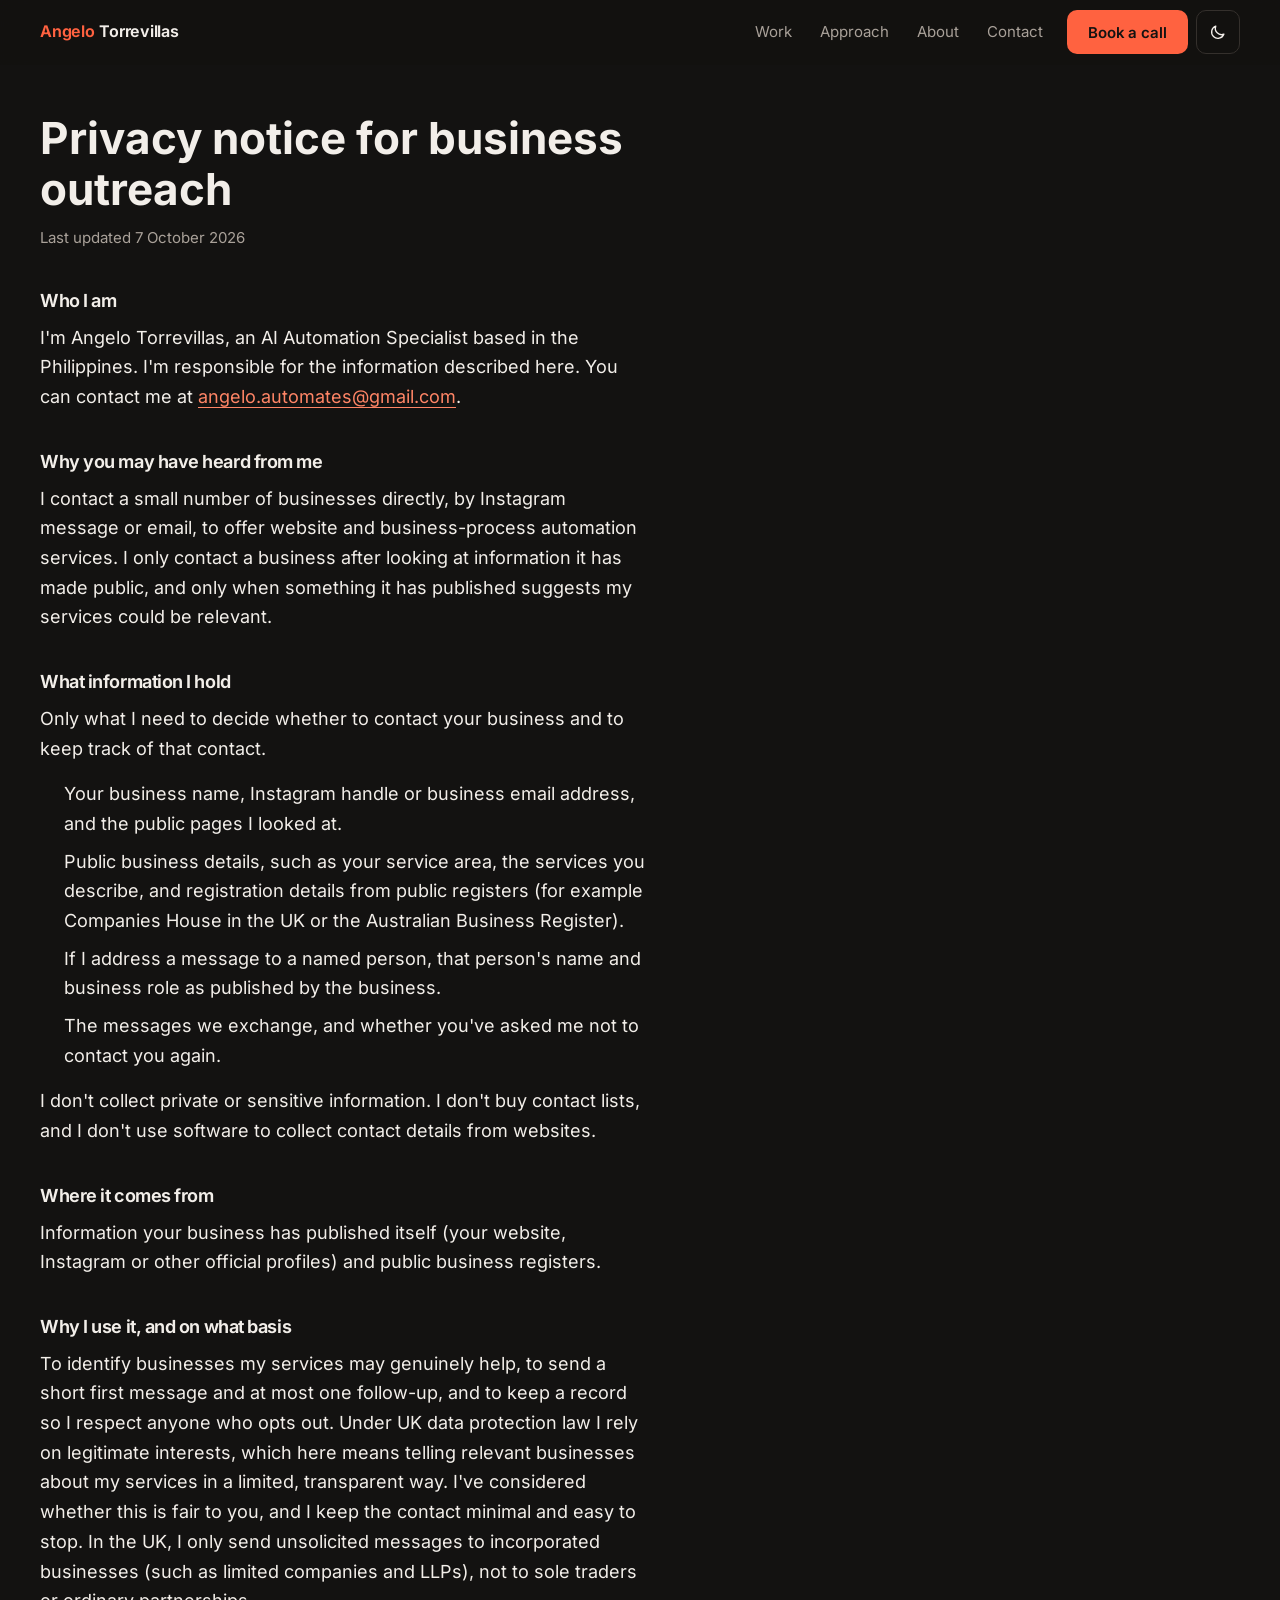
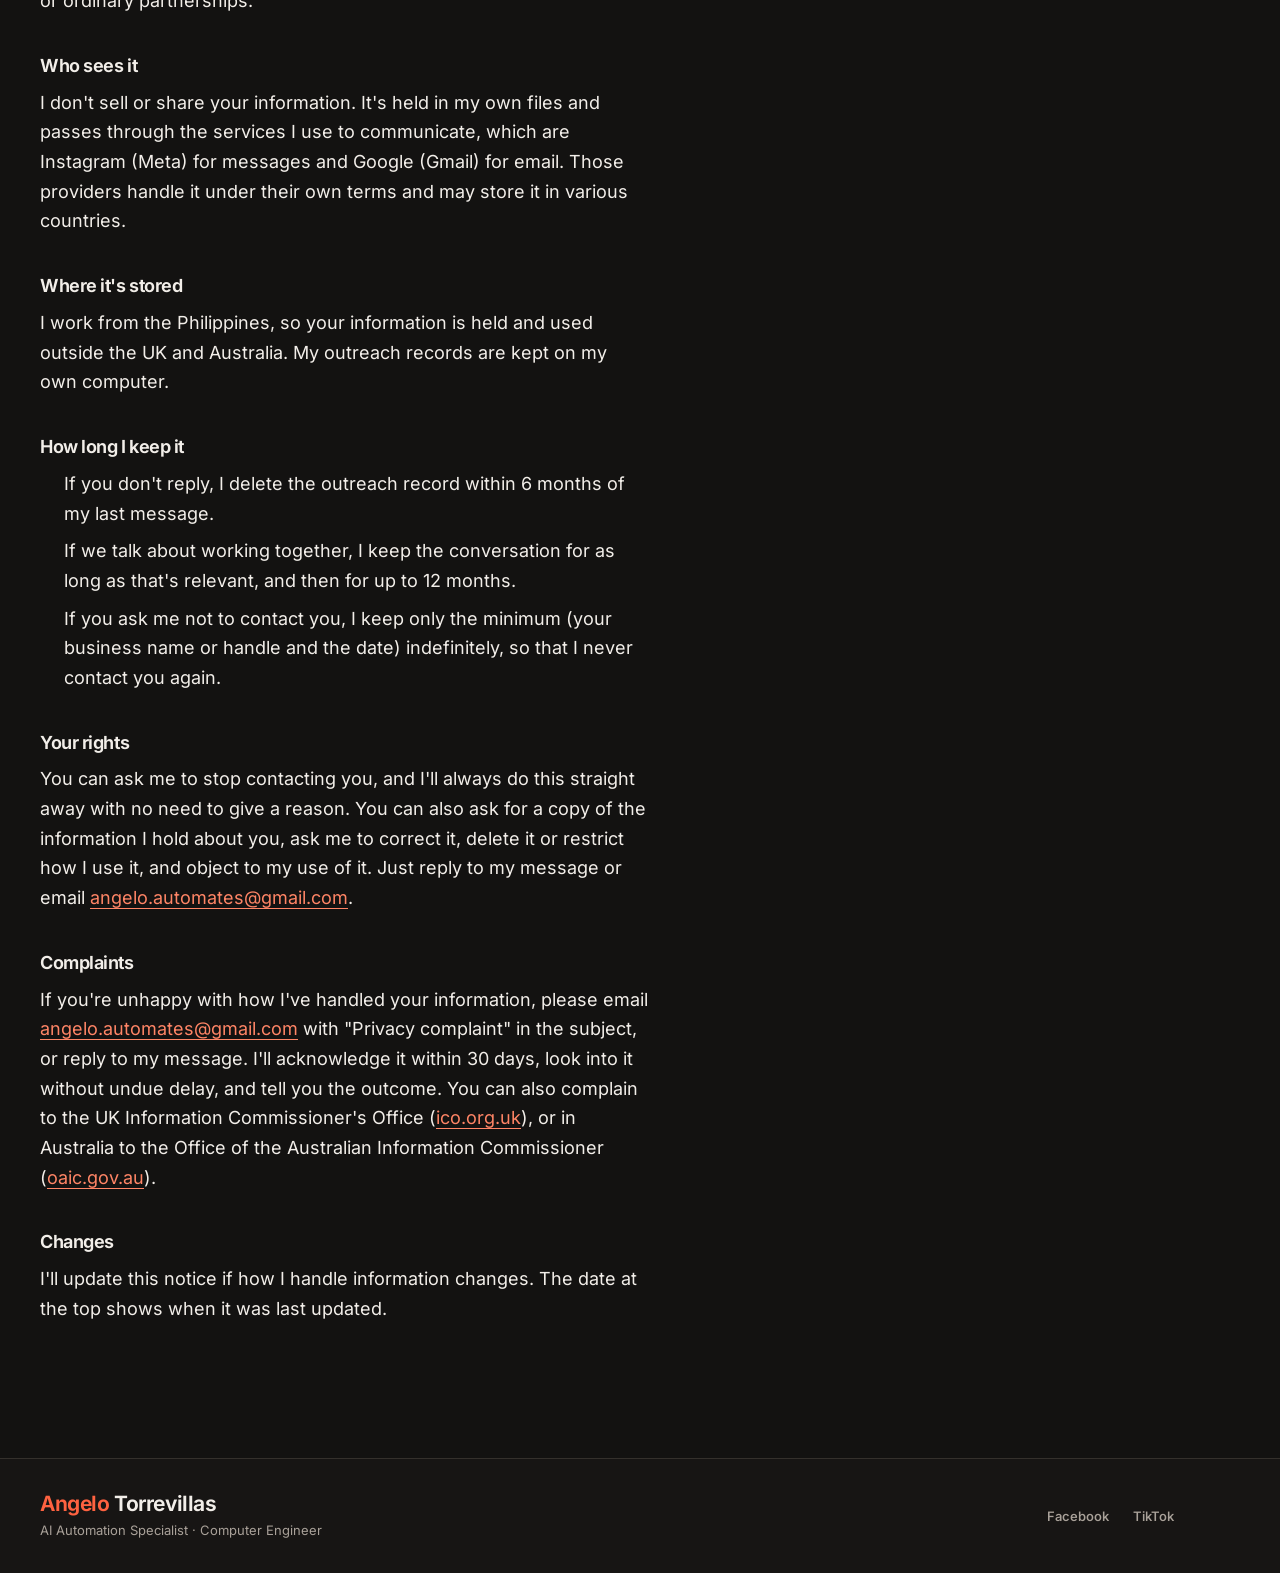
==== privacy.html @ 7132d5bd "feat: publish the business outreach privacy notice Adds privacy.html, the privacy notice linked from" ====
<!doctype html>
<html lang="en">
<head>
<meta charset="utf-8">
<meta name="viewport" content="width=device-width, initial-scale=1">
<title>Privacy Notice · Angelo Torrevillas</title>
<meta name="description" content="How Angelo Torrevillas handles business information when contacting businesses about website and business-process automation services.">
<link rel="canonical" href="https://torrevillas.tech/privacy.html">
<meta name="robots" content="index, follow">
<meta name="author" content="Angelo Torrevillas">
<meta name="theme-color" content="#131211">
<meta name="color-scheme" content="dark light">

<link rel="icon" href="assets/images/ui/favicon.svg" type="image/svg+xml">
<link rel="icon" href="assets/images/ui/favicon-32.png" sizes="32x32" type="image/png">
<link rel="apple-touch-icon" href="assets/images/ui/apple-touch-icon.png">

<link rel="preload" href="assets/fonts/inter-latin-var.woff2" as="font" type="font/woff2" crossorigin>
<link rel="stylesheet" href="css/site.css">
<script>(function(d){d.classList.add('js');try{if(localStorage.getItem('theme')==='light'){d.setAttribute('data-theme','light')}}catch(e){}})(document.documentElement)</script>
<style>
  .legal { padding-block: var(--s12) var(--section); }
  .legal-body { max-width: var(--measure); }
  .legal h1 { font-size: var(--fs-h2); line-height: 1.15; margin: 0 0 var(--s3); }
  .legal .legal-meta { color: var(--muted); font-size: var(--fs-body-sm); margin: 0 0 var(--s10); }
  .legal h2 { font-size: var(--fs-h3); margin: var(--s10) 0 var(--s3); }
  .legal p, .legal li { line-height: 1.65; }
  .legal p { margin: 0 0 var(--s4); }
  .legal ul { margin: 0 0 var(--s4); padding-left: var(--s6); }
  .legal li { margin-bottom: var(--s2); }
  .legal a { color: var(--accent-text); }
</style>
</head>
<body>
<a class="skip-link" href="#main">Skip to content</a>

<header class="site-header">
  <div class="wrap">
    <nav class="nav" aria-label="Primary">
      <a class="brand" href="/" aria-label="Angelo Torrevillas — home">
        <span class="brand-first">Angelo</span> Torrevillas
      </a>
      <div class="nav-right">
        <div class="nav-links" id="nav-links">
          <a href="/#work">Work</a>
          <a href="/#approach">Approach</a>
          <a href="/#about">About</a>
          <a href="/#contact">Contact</a>
          <a class="btn btn-primary nav-cta" href="/#book">Book a call</a>
        </div>
        <button class="icon-btn theme-toggle" type="button" aria-label="Switch to light theme">
          <svg class="i-moon" viewBox="0 0 20 20" aria-hidden="true"><path d="M16.5 12.5A7 7 0 0 1 7.5 3.5a7 7 0 1 0 9 9Z" fill="none" stroke="currentColor" stroke-width="1.5" stroke-linejoin="round"/></svg>
          <svg class="i-sun" viewBox="0 0 20 20" aria-hidden="true"><circle cx="10" cy="10" r="3.5" fill="none" stroke="currentColor" stroke-width="1.5"/><path d="M10 1.5v2M10 16.5v2M1.5 10h2M16.5 10h2M4 4l1.4 1.4M14.6 14.6 16 16M4 16l1.4-1.4M14.6 5.4 16 4" stroke="currentColor" stroke-width="1.5" stroke-linecap="round"/></svg>
        </button>
        <button class="icon-btn nav-toggle" type="button" aria-expanded="false" aria-controls="nav-links" aria-label="Menu">
          <svg class="i-open" viewBox="0 0 18 18" aria-hidden="true"><path d="M2 5h14M2 13h14" stroke="currentColor" stroke-width="1.6" stroke-linecap="round" fill="none"/></svg>
          <svg class="i-close" viewBox="0 0 18 18" aria-hidden="true"><path d="M4 4l10 10M14 4L4 14" stroke="currentColor" stroke-width="1.6" stroke-linecap="round" fill="none"/></svg>
        </button>
      </div>
    </nav>
  </div>
</header>

<main id="main" class="legal">
  <div class="wrap">
    <article class="legal-body">
      <h1>Privacy notice for business outreach</h1>
      <p class="legal-meta">Last updated 7 October 2026</p>

      <h2>Who I am</h2>
      <p>I'm Angelo Torrevillas, an AI Automation Specialist based in the Philippines. I'm responsible for the information described here. You can contact me at <a href="mailto:angelo.automates@gmail.com">angelo.automates@gmail.com</a>.</p>

      <h2>Why you may have heard from me</h2>
      <p>I contact a small number of businesses directly, by Instagram message or email, to offer website and business-process automation services. I only contact a business after looking at information it has made public, and only when something it has published suggests my services could be relevant.</p>

      <h2>What information I hold</h2>
      <p>Only what I need to decide whether to contact your business and to keep track of that contact.</p>
      <ul>
        <li>Your business name, Instagram handle or business email address, and the public pages I looked at.</li>
        <li>Public business details, such as your service area, the services you describe, and registration details from public registers (for example Companies House in the UK or the Australian Business Register).</li>
        <li>If I address a message to a named person, that person's name and business role as published by the business.</li>
        <li>The messages we exchange, and whether you've asked me not to contact you again.</li>
      </ul>
      <p>I don't collect private or sensitive information. I don't buy contact lists, and I don't use software to collect contact details from websites.</p>

      <h2>Where it comes from</h2>
      <p>Information your business has published itself (your website, Instagram or other official profiles) and public business registers.</p>

      <h2>Why I use it, and on what basis</h2>
      <p>To identify businesses my services may genuinely help, to send a short first message and at most one follow-up, and to keep a record so I respect anyone who opts out. Under UK data protection law I rely on legitimate interests, which here means telling relevant businesses about my services in a limited, transparent way. I've considered whether this is fair to you, and I keep the contact minimal and easy to stop. In the UK, I only send unsolicited messages to incorporated businesses (such as limited companies and LLPs), not to sole traders or ordinary partnerships.</p>

      <h2>Who sees it</h2>
      <p>I don't sell or share your information. It's held in my own files and passes through the services I use to communicate, which are Instagram (Meta) for messages and Google (Gmail) for email. Those providers handle it under their own terms and may store it in various countries.</p>

      <h2>Where it's stored</h2>
      <p>I work from the Philippines, so your information is held and used outside the UK and Australia. My outreach records are kept on my own computer.</p>

      <h2>How long I keep it</h2>
      <ul>
        <li>If you don't reply, I delete the outreach record within 6 months of my last message.</li>
        <li>If we talk about working together, I keep the conversation for as long as that's relevant, and then for up to 12 months.</li>
        <li>If you ask me not to contact you, I keep only the minimum (your business name or handle and the date) indefinitely, so that I never contact you again.</li>
      </ul>

      <h2>Your rights</h2>
      <p>You can ask me to stop contacting you, and I'll always do this straight away with no need to give a reason. You can also ask for a copy of the information I hold about you, ask me to correct it, delete it or restrict how I use it, and object to my use of it. Just reply to my message or email <a href="mailto:angelo.automates@gmail.com">angelo.automates@gmail.com</a>.</p>

      <h2>Complaints</h2>
      <p>If you're unhappy with how I've handled your information, please email <a href="mailto:angelo.automates@gmail.com?subject=Privacy%20complaint">angelo.automates@gmail.com</a> with "Privacy complaint" in the subject, or reply to my message. I'll acknowledge it within 30 days, look into it without undue delay, and tell you the outcome. You can also complain to the UK Information Commissioner's Office (<a href="https://ico.org.uk/" rel="noopener" target="_blank">ico.org.uk</a>), or in Australia to the Office of the Australian Information Commissioner (<a href="https://www.oaic.gov.au/" rel="noopener" target="_blank">oaic.gov.au</a>).</p>

      <h2>Changes</h2>
      <p>I'll update this notice if how I handle information changes. The date at the top shows when it was last updated.</p>
    </article>
  </div>
</main>

<footer class="site-footer">
  <div class="wrap">
    <div class="footer-sign">
      <div>
        <p class="footer-name"><span class="brand-first">Angelo</span> Torrevillas</p>
        <p class="footer-role">AI Automation Specialist · Computer Engineer</p>
      </div>
      <nav aria-label="Social">
        <ul class="footer-social">
          <li><a href="https://www.facebook.com/the1andYowli" rel="me noopener" target="_blank">Facebook</a></li>
          <li><a href="https://www.tiktok.com/@angeloautomates?is_from_webapp=1&amp;sender_device=pc" rel="me noopener" target="_blank">TikTok</a></li>
        </ul>
      </nav>
    </div>
  </div>
</footer>
<script>
// Theme toggle and mobile menu only (js/site.js expects homepage-only elements).
(() => {
  const root = document.documentElement;
  const header = document.querySelector('.site-header');
  const themeBtn = document.querySelector('.theme-toggle');
  const themeMeta = document.querySelector('meta[name="theme-color"]');
  const applyTheme = light => {
    if (light) root.setAttribute('data-theme', 'light'); else root.removeAttribute('data-theme');
    themeBtn.setAttribute('aria-label', light ? 'Switch to dark theme' : 'Switch to light theme');
    themeMeta.setAttribute('content', light ? '#FAF8F6' : '#131211');
  };
  applyTheme(root.getAttribute('data-theme') === 'light');
  themeBtn.addEventListener('click', () => {
    const light = root.getAttribute('data-theme') !== 'light';
    applyTheme(light);
    try { localStorage.setItem('theme', light ? 'light' : 'dark'); } catch (e) {}
  });
  const toggle = document.querySelector('.nav-toggle');
  const links = document.getElementById('nav-links');
  const setMenu = open => { toggle.setAttribute('aria-expanded', String(open)); links.classList.toggle('is-open', open); };
  toggle.addEventListener('click', () => setMenu(toggle.getAttribute('aria-expanded') !== 'true'));
  document.addEventListener('keydown', e => {
    if (e.key === 'Escape' && toggle.getAttribute('aria-expanded') === 'true') { setMenu(false); toggle.focus(); }
  });
  document.addEventListener('click', e => { if (!header.contains(e.target)) setMenu(false); });
})();
</script>
</body>
</html>
---- css/site.css ----
/* =========================================================
   Angelo Torrevillas — portfolio (V2.3)
   One stylesheet. Tokens first, then layout, then components.
   Dark is the default theme; [data-theme="light"] is the alternate.
   ========================================================= */

@font-face {
  font-family: "Inter";
  src: url("../assets/fonts/inter-latin-var.woff2") format("woff2");
  font-weight: 400 700;
  font-style: normal;
  font-display: swap;
}

/* Metric-matched fallback so the swap to Inter doesn't shift layout */
@font-face {
  font-family: "Inter Fallback";
  src: local("Arial");
  size-adjust: 107%;
  ascent-override: 90%;
  descent-override: 22.4%;
  line-gap-override: 0%;
}

/* ---------- Tokens: dark (default) ---------- */
:root {
  color-scheme: dark;

  --bg: #131211;
  --bg-band: #171514;
  --surface: #1C1A18;
  --surface-2: #24211F;
  --text: #F2EEE9;
  --muted: #A9A199;
  --line: #34302C;
  --line-strong: #4A4540;

  --accent: #FF6240;          /* brand coral */
  --accent-text: #FF8566;     /* coral for small text on dark (≈6:1) */
  --accent-soft: #2E1B15;
  --btn-bg: #FF6240;
  --btn-text: #131211;        /* ≈5.7:1 on coral */

  --ok: #8CCBA9;   --ok-soft: #17271E;
  --warn: #E9BC6B; --warn-soft: #2B2213;
  --info: #9FB9DB; --info-soft: #182230;

  --font: "Inter", "Inter Fallback", system-ui, -apple-system, "Segoe UI", sans-serif;

  --fs-display: clamp(2.5rem, 1.6rem + 4vw, 4.5rem);
  --fs-h2: clamp(1.875rem, 1.4rem + 2vw, 2.75rem);
  --fs-h3: 1.125rem;
  --fs-body: 1.125rem;
  --fs-body-sm: 0.9375rem;
  --fs-label: 0.8125rem;
  --fs-caption: 0.75rem;
  --fs-ui: 0.9375rem;

  --s1: 0.25rem; --s2: 0.5rem; --s3: 0.75rem; --s4: 1rem; --s5: 1.25rem;
  --s6: 1.5rem; --s8: 2rem; --s10: 2.5rem; --s12: 3rem; --s16: 4rem;
  --section: clamp(4.5rem, 3rem + 5.5vw, 7.5rem);
  --gutter: clamp(1rem, 0.5rem + 2.5vw, 2.5rem);
  --max: 76rem;
  --measure: 38rem;

  --r-sm: 6px;
  --r-md: 10px;
  --r-lg: 12px;

  --ease: cubic-bezier(0.2, 0.8, 0.2, 1);
  --ease-spring: cubic-bezier(0.2, 0.8, 0.2, 1);
  --t-press: 100ms;
  --t-hover: 150ms;
  --t-reveal: 500ms;

  /* hero diagram */
  --d-node: #1F1D1B;
  --d-edge: #3E3935;
  --d-text: #CFC8C0;
  --d-lit-fill: #2E1B15;
}

@supports (transition-timing-function: linear(0, 1)) {
  :root { --ease-spring: linear(0, 0.157 4.1%, 0.477 10.4%, 0.721 17%, 0.861 23.3%, 0.94 30%, 0.978 37.5%, 0.995 47%, 1); }
}

/* ---------- Tokens: light (alternate) ---------- */
:root[data-theme="light"] {
  color-scheme: light;
  --bg: #FAF8F6;
  --bg-band: #F3F0EC;
  --surface: #FFFFFF;
  --surface-2: #F3F0EC;
  --text: #1F1D1B;
  --muted: #5E5A56;
  --line: #E6E0DA;
  --line-strong: #D0C8C0;
  --accent-text: #B53A12;
  --accent-soft: #FFF1EC;
  --btn-bg: #C8421A;
  --btn-text: #FFFFFF;
  --ok: #2F6B4F;   --ok-soft: #E8F2EC;
  --warn: #8A5A0B; --warn-soft: #FBF1DE;
  --info: #3D5A80; --info-soft: #EAF0F7;
  --d-node: #FFFFFF;
  --d-edge: #D0C8C0;
  --d-text: #3A3632;
  --d-lit-fill: #FFF1EC;
}

/* ---------- Base ---------- */
*, *::before, *::after { box-sizing: border-box; }
* { margin: 0; }
html { -webkit-text-size-adjust: 100%; text-size-adjust: 100%; scroll-padding-top: 5rem; }
@media (prefers-reduced-motion: no-preference) { html { scroll-behavior: smooth; } }
body {
  font-family: var(--font);
  font-size: var(--fs-body);
  line-height: 1.6;
  color: var(--text);
  background: var(--bg);
  -webkit-font-smoothing: antialiased;
  font-optical-sizing: auto;
}
html.dialog-open { overflow: hidden; }
img, svg { display: block; max-width: 100%; height: auto; }
a { color: inherit; text-underline-offset: 0.2em; text-decoration-thickness: 1px; }
a:hover { text-decoration-color: var(--accent); }
ul, ol { padding: 0; list-style: none; }
button { font: inherit; color: inherit; }
strong, b { font-weight: 600; }
code { font-family: ui-monospace, SFMono-Regular, Menlo, Consolas, monospace; font-size: 0.86em; padding: 0.1em 0.35em; border-radius: 5px; background: var(--surface-2); white-space: nowrap; }
:focus-visible { outline: 2px solid var(--accent); outline-offset: 3px; border-radius: 4px; }

.skip-link {
  position: absolute; left: var(--s4); top: -100px; z-index: 100;
  padding: var(--s3) var(--s4); background: var(--text); color: var(--bg);
  border-radius: var(--r-sm); font-size: var(--fs-ui); font-weight: 600; text-decoration: none;
}
.skip-link:focus { top: var(--s4); }
.visually-hidden { position: absolute !important; width: 1px; height: 1px; padding: 0; margin: -1px; overflow: hidden; clip: rect(0 0 0 0); white-space: nowrap; border: 0; }
.wrap { width: 100%; max-width: calc(var(--max) + 2 * var(--gutter)); margin-inline: auto; padding-inline: var(--gutter); }

/* ---------- Type roles ---------- */
.display { font-size: var(--fs-display); line-height: 1.02; letter-spacing: -0.035em; font-weight: 650; }
h2 { font-size: var(--fs-h2); line-height: 1.1; letter-spacing: -0.025em; font-weight: 650; }
h3 { font-size: var(--fs-h3); line-height: 1.3; letter-spacing: -0.01em; font-weight: 600; }
.eyebrow {
  display: inline-flex; align-items: center; gap: var(--s3);
  font-size: var(--fs-label); line-height: 1.4; letter-spacing: 0.14em; text-transform: uppercase;
  font-weight: 600; color: var(--accent-text);
}
.eyebrow::before { content: ""; width: 1.25rem; height: 1px; background: currentColor; }
.lede { font-size: clamp(1.125rem, 1rem + 0.45vw, 1.3125rem); line-height: 1.55; letter-spacing: -0.01em; color: var(--muted); max-width: var(--measure); }
figcaption, .caption { font-size: var(--fs-caption); line-height: 1.5; letter-spacing: 0.01em; color: var(--muted); }
p + p { margin-top: var(--s4); }

/* ---------- Buttons ---------- */
.btn {
  display: inline-flex; align-items: center; justify-content: center; gap: var(--s2);
  min-height: 44px; padding: 0 var(--s5);
  border-radius: var(--r-md); border: 1px solid transparent;
  font-size: var(--fs-ui); font-weight: 600; letter-spacing: -0.005em; line-height: 1;
  text-decoration: none; cursor: pointer; white-space: nowrap;
  transition: transform var(--t-press) var(--ease), background-color var(--t-hover) var(--ease), border-color var(--t-hover) var(--ease), color var(--t-hover) var(--ease);
  -webkit-tap-highlight-color: transparent; touch-action: manipulation;
}
.btn:active { transform: scale(0.97); }
.btn-primary { background: var(--btn-bg); color: var(--btn-text); }
.btn-primary:hover { background: color-mix(in srgb, var(--btn-bg) 88%, var(--text)); }
.btn-ghost { border-color: var(--line-strong); color: var(--text); background: transparent; }
.btn-ghost:hover { border-color: var(--text); }
.btn svg { width: 1em; height: 1em; flex: none; }

/* ---------- Header ---------- */
.site-header {
  position: sticky; top: 0; z-index: 50;
  background: color-mix(in srgb, var(--bg) 82%, transparent);
  -webkit-backdrop-filter: saturate(150%) blur(14px);
  backdrop-filter: saturate(150%) blur(14px);
  border-bottom: 1px solid transparent;
  transition: border-color var(--t-hover) var(--ease);
}
.site-header.is-scrolled { border-bottom-color: var(--line); }
@media (prefers-reduced-transparency: reduce) { .site-header { background: var(--bg); -webkit-backdrop-filter: none; backdrop-filter: none; } }
.nav { position: relative; display: flex; align-items: center; justify-content: space-between; gap: var(--s4); min-height: 4rem; }
.brand { display: inline-flex; align-items: center; gap: 0.3em; font-weight: 650; letter-spacing: -0.015em; text-decoration: none; font-size: 1rem; min-height: 44px; white-space: nowrap; color: var(--text); }
/* Two-tone name (navbar + footer): first name in the accent, surname in the text colour.
   Light theme uses the deeper coral, as .hero-accent does, so small text keeps AA contrast. */
.brand-first { color: var(--accent); }
:root[data-theme="light"] .brand-first { color: var(--btn-bg); }
.nav-right { display: flex; align-items: center; gap: var(--s2); }
.nav-links { display: flex; align-items: center; gap: var(--s1); }
.nav-links a { display: inline-flex; align-items: center; min-height: 44px; padding: 0 var(--s3); font-size: var(--fs-ui); color: var(--muted); text-decoration: none; border-radius: var(--r-sm); transition: color var(--t-hover) var(--ease); }
.nav-links a:hover { color: var(--text); }
.nav-links a.nav-cta { margin-left: var(--s2); color: var(--btn-text); padding: 0 var(--s5); border-radius: var(--r-md); }
.icon-btn {
  display: inline-flex; align-items: center; justify-content: center;
  width: 44px; height: 44px; border: 1px solid var(--line); border-radius: var(--r-md);
  background: transparent; cursor: pointer; color: var(--text);
  transition: border-color var(--t-hover) var(--ease), transform var(--t-press) var(--ease);
}
.icon-btn:hover { border-color: var(--line-strong); }
.icon-btn:active { transform: scale(0.94); }
.icon-btn svg { width: 18px; height: 18px; }
.theme-toggle { display: none; }
.js .theme-toggle { display: inline-flex; }
.theme-toggle .i-sun { display: none; }
:root[data-theme="light"] .theme-toggle .i-sun { display: block; }
:root[data-theme="light"] .theme-toggle .i-moon { display: none; }
.nav-toggle { display: none; }
.nav-toggle .i-close { display: none; }
.nav-toggle[aria-expanded="true"] .i-open { display: none; }
.nav-toggle[aria-expanded="true"] .i-close { display: block; }

@media (max-width: 47.99rem) {
  .js .nav-toggle { display: inline-flex; }
  .js .nav-links {
    position: absolute; top: 100%; left: calc(-1 * var(--gutter)); right: calc(-1 * var(--gutter));
    flex-direction: column; align-items: stretch; gap: 0;
    padding: var(--s2) var(--gutter) var(--s6);
    background: var(--bg); border-bottom: 1px solid var(--line);
    opacity: 0; transform: translateY(-6px); visibility: hidden;
    transition: opacity 180ms var(--ease), transform 180ms var(--ease), visibility 0s linear 180ms;
  }
  .js .nav-links.is-open { opacity: 1; transform: none; visibility: visible; transition: opacity 180ms var(--ease), transform 180ms var(--ease), visibility 0s; }
  .js .nav-links a { min-height: 52px; font-size: 1.0625rem; color: var(--text); border-bottom: 1px solid var(--line); border-radius: 0; padding: 0; }
  .js .nav-links a.nav-cta { margin: var(--s5) 0 0; border-bottom: 0; border-radius: var(--r-md); justify-content: center; color: var(--btn-text); min-height: 48px; }
  html:not(.js) .nav { flex-wrap: wrap; padding-block: var(--s2); }
  html:not(.js) .nav-links { flex-wrap: wrap; }
}

/* ---------- Sections ---------- */
section { padding-block: var(--section); }
.band { background: var(--bg-band); border-block: 1px solid var(--line); }
.section-head { max-width: 46rem; margin-bottom: var(--s10); }
.section-head h2 { margin-top: var(--s4); }
.section-head .lede { margin-top: var(--s4); }

/* ---------- Hero ---------- */
.hero { padding-block: clamp(2.5rem, 1.5rem + 5vw, 6rem) clamp(3.5rem, 2rem + 5vw, 6rem); }
.hero-grid { display: grid; gap: var(--s10); grid-template-columns: 1fr; align-items: center; }
@media (min-width: 60rem) { .hero-grid { grid-template-columns: minmax(0, 1.12fr) minmax(0, 1fr); gap: var(--s12); } }
.hero h1 { margin-top: var(--s5); }
.hero h1.display { font-size: clamp(2.125rem, 1.1rem + 3.7vw, 3.875rem); }
@media (min-width: 60rem) { .hero h1.display { font-size: min(3.875rem, 4.6vw); } }   /* two columns: keep each sentence on one line */
.hero-line { display: block; text-wrap: balance; }
/* The one accented word: brand coral, italic (synthesized from the upright variable font) */
.hero-accent { font-style: italic; color: var(--accent); padding-right: 0.06em; }
:root[data-theme="light"] .hero-accent { color: var(--btn-bg); }
.hero .lede { margin-top: var(--s6); color: var(--text); }
.hero-actions { display: flex; flex-wrap: wrap; gap: var(--s3); margin-top: var(--s8); }
.stack-chips { display: flex; flex-wrap: wrap; gap: var(--s2); margin-top: var(--s8); }
.stack-chips li { font-size: var(--fs-caption); letter-spacing: 0.02em; padding: 0.3rem 0.6rem; border: 1px solid var(--line); border-radius: var(--r-sm); color: var(--muted); }
.hero-figure { border: 1px solid var(--line); border-radius: var(--r-lg); background: var(--surface); padding: clamp(1rem, 0.5rem + 1.5vw, 1.5rem); }
.hero-figure figcaption { margin-top: var(--s4); padding-top: var(--s4); border-top: 1px solid var(--line); }
.hero-figure figcaption strong { color: var(--text); font-weight: 600; }

/* Hero workflow diagram (inline SVG process map)
   Default = the complete map, lit and static (no JS, reduced motion, or JS failure).
   .is-live (set by js/site.js) dims it; .is-on lights each step as the loop reaches it and
   .is-current marks the step in progress. The No branch is dashed and labelled, so the
   two decision paths never rely on colour alone. */
.wf { width: 100%; height: auto; font-family: var(--font); }
.wf .edge { fill: none; stroke: var(--d-edge); stroke-width: 1.5; }
.wf .edge-lit { fill: none; stroke: var(--accent); stroke-width: 1.75; stroke-dasharray: 1; stroke-dashoffset: 0; }
.wf .dash { stroke-dasharray: 5 4; }
.wf .arrow { fill: var(--accent); }
.wf .node rect, .wf .node polygon { fill: var(--d-lit-fill); stroke: var(--accent); stroke-width: 1.25; }
.wf .node.alt rect { stroke-dasharray: 5 4; }
.wf .node text { fill: var(--text); font-size: 15px; font-weight: 500; text-anchor: middle; dominant-baseline: central; }
.wf .lbl { fill: var(--accent-text); font-size: 12.5px; font-weight: 600; text-anchor: middle; }

.wf.is-live .node rect, .wf.is-live .node polygon { fill: var(--d-node); stroke: var(--d-edge); transition: fill 600ms var(--ease), stroke 600ms var(--ease), stroke-width 300ms var(--ease); }
.wf.is-live .node text { fill: var(--d-text); transition: fill 600ms var(--ease); }
.wf.is-live .arrow { fill: var(--d-edge); transition: fill 600ms var(--ease); }
.wf.is-live .lbl { fill: var(--muted); transition: fill 600ms var(--ease); }
/* switching off fades the line out, then resets the draw, so the loop never "rewinds" */
.wf.is-live .edge-lit { opacity: 0; stroke-dashoffset: 1; transition: opacity 600ms var(--ease), stroke-dashoffset 0s 600ms; }
.wf.is-live .edge-lit.dash { stroke-dashoffset: 0; transition: opacity 600ms var(--ease); }
.wf.is-live .node.is-on rect, .wf.is-live .node.is-on polygon { fill: var(--d-lit-fill); stroke: var(--accent); transition-duration: 350ms; }
.wf.is-live .node.is-on text { fill: var(--text); transition-duration: 350ms; }
.wf.is-live .node.is-current rect, .wf.is-live .node.is-current polygon { fill: color-mix(in srgb, var(--accent) 20%, var(--d-node)); stroke-width: 2; }
.wf.is-live .edge-lit.is-on { opacity: 1; stroke-dashoffset: 0; transition: stroke-dashoffset 450ms linear, opacity 0s; }
.wf.is-live .edge-lit.dash.is-on { transition: opacity 450ms var(--ease); }
.wf.is-live .arrow.is-on { fill: var(--accent); transition: fill 150ms linear 380ms; }
.wf.is-live .lbl.is-on { fill: var(--accent-text); transition-duration: 350ms; }
/* ---------- Ticker: warm band under the hero, drifting left to right ----------
   Two identical lists; the track moves by exactly one list width (-50% → 0), so the
   loop point is invisible. Each list is at least one viewport wide, so no gap opens
   on wide screens. The copy is aria-hidden; reduced motion gets one static list. */
.ticker {
  overflow: hidden;
  background: linear-gradient(90deg, color-mix(in srgb, var(--accent) 16%, var(--bg)), color-mix(in srgb, var(--accent) 26%, var(--bg)));
  border-block: 1px solid color-mix(in srgb, var(--accent) 34%, var(--line));
}
.ticker-track { display: flex; width: max-content; }
.ticker-list { display: flex; flex: none; align-items: center; justify-content: space-around; min-width: 100vw; padding-block: var(--s4); }
.ticker-list li {
  display: inline-flex; align-items: center; gap: var(--s6); padding-right: var(--s6); white-space: nowrap;
  font-size: var(--fs-label); font-weight: 650; letter-spacing: 0.12em; text-transform: uppercase; line-height: 1.4; color: var(--text);
}
.ticker-list li::before { content: ""; width: 6px; height: 6px; border-radius: 2px; background: var(--accent); flex: none; }
@media (prefers-reduced-motion: no-preference) {
  .ticker-track { animation: ticker-ltr 70s linear infinite; }
  .ticker:hover .ticker-track { animation-play-state: paused; }
}
@media (prefers-reduced-motion: reduce) {
  .ticker-copy { display: none; }
  .ticker-track { width: auto; }
  .ticker-list { flex-wrap: wrap; justify-content: center; min-width: 0; width: 100%; row-gap: var(--s2); padding-inline: var(--gutter); }
}
@keyframes ticker-ltr { from { transform: translateX(-50%); } to { transform: translateX(0); } }


/* ---------- Chips / pills ---------- */
.chips { display: flex; flex-wrap: wrap; gap: var(--s2); }
.chip { display: inline-flex; align-items: center; gap: 0.45em; min-height: 1.625rem; padding: 0 0.6rem; border-radius: 999px; font-size: var(--fs-caption); font-weight: 600; line-height: 1; white-space: nowrap; background: var(--surface-2); color: var(--muted); }
.chip::before { content: ""; width: 6px; height: 6px; border-radius: 50%; background: currentColor; }
.chip.plain::before { display: none; }
.chip.final { background: var(--ok-soft); color: var(--ok); }
.chip.dev { background: var(--warn-soft); color: var(--warn); }
.chip.info { background: var(--info-soft); color: var(--info); }
.chip.client { background: var(--accent-soft); color: var(--accent-text); }
.pills { display: flex; flex-wrap: wrap; gap: 0.375rem; }
.pills li { font-size: 0.75rem; line-height: 1.3; padding: 0.2rem 0.5rem; border: 1px solid var(--line); border-radius: var(--r-sm); color: var(--muted); }

/* ---------- Card system (one anatomy everywhere) ---------- */
.grid { display: grid; gap: var(--s5); grid-template-columns: repeat(auto-fill, minmax(min(100%, 17rem), 1fr)); }
.grid.three { grid-template-columns: repeat(auto-fill, minmax(min(100%, 20rem), 1fr)); }
.card {
  position: relative; display: flex; flex-direction: column;
  background: var(--surface); border: 1px solid var(--line); border-radius: var(--r-lg); overflow: hidden;
  transition: border-color var(--t-hover) var(--ease);
}
.card:hover { border-color: color-mix(in srgb, var(--accent) 70%, var(--line)); }
.card-media { aspect-ratio: 16 / 10; background: var(--surface-2); border-bottom: 1px solid var(--line); overflow: hidden; position: relative; }
.card-media img { width: 100%; height: 100%; object-fit: cover; object-position: top center; }
.card-media .privacy { position: absolute; left: var(--s3); bottom: var(--s3); font-size: 0.6875rem; font-weight: 600; letter-spacing: 0.04em; padding: 0.25rem 0.5rem; border-radius: var(--r-sm); background: rgb(19 18 17 / 0.82); color: #F2EEE9; }
.card-body { display: flex; flex-direction: column; gap: var(--s3); padding: var(--s5); flex: 1; }
.card-meta { display: flex; align-items: center; justify-content: space-between; gap: var(--s2); flex-wrap: wrap; }
.card-cat { font-size: var(--fs-caption); font-weight: 600; letter-spacing: 0.08em; text-transform: uppercase; color: var(--accent-text); }
.card h3 a { text-decoration: none; }
.card h3 a::after { content: ""; position: absolute; inset: 0; border-radius: var(--r-lg); }
.card h3 a:focus-visible { outline: none; }
.card h3 a:focus-visible::after { outline: 2px solid var(--accent); outline-offset: -2px; }
.card-desc { font-size: var(--fs-body-sm); line-height: 1.55; color: var(--muted); display: -webkit-box; -webkit-line-clamp: 3; -webkit-box-orient: vertical; overflow: hidden; }
.card-more { margin-top: auto; padding-top: var(--s2); font-size: var(--fs-body-sm); font-weight: 600; color: var(--accent-text); }
.card-more span { display: inline-block; transition: transform var(--t-hover) var(--ease); }
.card:hover .card-more span { transform: translateX(3px); }
.card[hidden] { display: none; }
/* Secondary external link on a card: sits above the card's stretched case-study link */
.card-foot { display: flex; flex-wrap: wrap; align-items: center; justify-content: space-between; gap: var(--s2) var(--s4); margin-top: auto; }
.card-foot .card-more { margin-top: 0; }
.card-visit {
  position: relative; z-index: 1; display: inline-flex; align-items: center; gap: 0.4em; min-height: 44px; padding-top: var(--s2);
  font-size: var(--fs-body-sm); font-weight: 600; color: var(--text); text-decoration: underline; text-decoration-color: var(--line-strong);
}
.card-visit:hover { text-decoration-color: var(--accent); }
.card-visit svg, .case-actions svg { width: 0.95em; height: 0.95em; flex: none; }
.case-actions { display: flex; flex-wrap: wrap; align-items: center; gap: var(--s3) var(--s4); margin-top: var(--s5); }
.case-actions span:not(.visually-hidden) { font-size: var(--fs-caption); color: var(--muted); max-width: 26rem; line-height: 1.5; }

/* Featured (wide) card */
@media (min-width: 56rem) {
  .card.wide { flex-direction: row; }
  .card.wide .card-media { flex: 0 0 55%; aspect-ratio: auto; min-height: 20rem; border-bottom: 0; border-right: 1px solid var(--line); }
  .card.wide .card-body { padding: var(--s8); justify-content: center; }
  .card.wide h3 { font-size: 1.5rem; }
  .card.wide .card-desc { -webkit-line-clamp: 5; font-size: 1rem; }
}

/* Filters + show all */
.filters { display: flex; flex-wrap: wrap; gap: var(--s2); margin-bottom: var(--s6); }
.filters[hidden], .show-more[hidden] { display: none; }
.filter {
  min-height: 40px; padding: 0 var(--s4); border-radius: 999px; border: 1px solid var(--line);
  background: transparent; color: var(--muted); font-size: var(--fs-body-sm); font-weight: 550; cursor: pointer;
  transition: border-color var(--t-hover) var(--ease), background-color var(--t-hover) var(--ease), color var(--t-hover) var(--ease), transform var(--t-press) var(--ease);
}
.filter:hover { border-color: var(--line-strong); color: var(--text); }
.filter:active { transform: scale(0.97); }
.filter[aria-pressed="true"] { background: var(--text); border-color: var(--text); color: var(--bg); }
.builds-foot { display: flex; flex-wrap: wrap; align-items: center; justify-content: space-between; gap: var(--s4); margin-top: var(--s6); }
.builds-count { font-size: var(--fs-body-sm); color: var(--muted); }

/* ---------- Case library (no-JS) + dialog ---------- */
.case-library .case-full { padding-block: var(--s10); border-top: 1px solid var(--line); }
.js .case-library { display: none; }
.case-dialog {
  width: min(58rem, calc(100% - 2 * var(--gutter))); max-height: min(90vh, 60rem);
  margin: auto; padding: 0; border: 1px solid var(--line-strong); border-radius: 14px;
  background: var(--surface); color: var(--text); overflow: hidden;
}
.case-dialog[open] { display: flex; flex-direction: column; }
.case-dialog::backdrop { background: rgb(8 7 7 / 0.66); -webkit-backdrop-filter: blur(3px); backdrop-filter: blur(3px); }
@media (prefers-reduced-transparency: reduce) { .case-dialog::backdrop { background: rgb(8 7 7 / 0.9); -webkit-backdrop-filter: none; backdrop-filter: none; } }
.dialog-bar { display: flex; justify-content: flex-end; padding: var(--s3) var(--s3) 0; flex: none; }
.dialog-body { overflow-y: auto; overscroll-behavior: contain; padding: 0 clamp(1.25rem, 0.5rem + 3vw, 2.75rem) clamp(1.5rem, 1rem + 2vw, 2.75rem); }
.dialog-body:focus-visible { outline-offset: -3px; }
@media (prefers-reduced-motion: no-preference) {
  .case-dialog[open] { animation: dlg-in 260ms var(--ease-spring) both; }
  .case-dialog[open]::backdrop { animation: fade 200ms linear both; }
}
@media (prefers-reduced-motion: reduce) { .case-dialog[open] { animation: fade 150ms linear both; } }
@keyframes dlg-in { from { opacity: 0; transform: translateY(12px) scale(0.985); } to { opacity: 1; transform: none; } }
@keyframes fade { from { opacity: 0; } to { opacity: 1; } }
@media (max-width: 39.99rem) {
  .case-dialog { width: 100%; max-width: 100%; max-height: 92vh; margin: auto 0 0; border-radius: 16px 16px 0 0; border-bottom: 0; }
  @media (prefers-reduced-motion: no-preference) { .case-dialog[open] { animation: sheet-in 300ms var(--ease-spring) both; } }
}
@keyframes sheet-in { from { transform: translateY(24px); opacity: 0; } to { transform: none; opacity: 1; } }

/* Case content (same markup inline and in the dialog) */
.case-full .case-title { font-size: clamp(1.625rem, 1.3rem + 1.4vw, 2.25rem); margin-top: var(--s3); }
.case-full .chips { margin-top: var(--s4); }
.case-summary { margin-top: var(--s4); font-size: 1.125rem; line-height: 1.5; color: var(--muted); max-width: 46rem; }
.kicker { font-size: var(--fs-caption); letter-spacing: 0.1em; text-transform: uppercase; color: var(--muted); font-weight: 650; margin-bottom: var(--s2); line-height: 1.4; }
.case-intro { display: grid; gap: var(--s6); margin-top: var(--s8); grid-template-columns: 1fr; }
@media (min-width: 48rem) { .case-intro { grid-template-columns: 1fr 1fr; gap: var(--s8); } }
.case-intro p { font-size: 1rem; }
.flow-wrap { margin-top: var(--s8); }
.flow { counter-reset: step; display: grid; margin-top: var(--s3); border-top: 1px solid var(--line); }
.flow li { display: grid; grid-template-columns: 2.25rem 1fr; gap: var(--s3); padding: var(--s3) var(--s2) var(--s3) 0; border-bottom: 1px solid var(--line); font-size: var(--fs-body-sm); line-height: 1.5; }
.flow li::before { counter-increment: step; content: counter(step, decimal-leading-zero); font-size: var(--fs-caption); font-weight: 600; color: var(--muted); padding-top: 0.2em; padding-left: var(--s2); font-variant-numeric: tabular-nums; }
.flow strong { display: block; font-weight: 600; }
.flow span { color: var(--muted); }
.flow .human { background: linear-gradient(90deg, var(--accent-soft), transparent 85%); }
.flow .human::before { color: var(--accent-text); }
.flow .human em { font-style: normal; margin-left: var(--s2); font-size: var(--fs-caption); font-weight: 650; color: var(--accent-text); white-space: nowrap; }
.layers { display: grid; border-top: 1px solid var(--line); margin-top: var(--s3); }
.layers li { display: grid; gap: var(--s1) var(--s5); padding: var(--s3) 0; border-bottom: 1px solid var(--line); grid-template-columns: 1fr; font-size: var(--fs-body-sm); line-height: 1.5; }
@media (min-width: 48rem) { .layers li { grid-template-columns: 11rem minmax(0, 1fr) 11rem; align-items: baseline; } .layers .chip { justify-self: end; } }
.layers b { font-weight: 600; }
.layers span { color: var(--muted); }
.layers .chip { justify-self: start; }
.case-body { display: grid; gap: var(--s8); grid-template-columns: 1fr; margin-top: var(--s10); }
@media (min-width: 48rem) { .case-body { grid-template-columns: repeat(3, minmax(0, 1fr)); column-gap: var(--s8); } }
.case-body .span { grid-column: 1 / -1; }
.ticks li { position: relative; padding-left: 1.1rem; font-size: var(--fs-body-sm); line-height: 1.55; }
.ticks li + li { margin-top: var(--s2); }
.ticks li::before { content: ""; position: absolute; left: 0; top: 0.6em; width: 5px; height: 5px; border-radius: 2px; background: var(--muted); opacity: 0.6; }
.case-stack { margin-top: var(--s6); font-size: var(--fs-body-sm); color: var(--muted); }
.case-stack b { color: var(--text); }
.case-note { margin-top: var(--s6); font-size: var(--fs-body-sm); color: var(--muted); max-width: 46rem; }
.figs { display: grid; gap: var(--s6); grid-template-columns: 1fr; margin-top: var(--s8); }
@media (min-width: 48rem) { .figs.two { grid-template-columns: 1fr 1fr; } .figs.three { grid-template-columns: repeat(3, minmax(0, 1fr)); } }
figure { display: grid; gap: var(--s3); align-content: start; }
.frame { border: 1px solid var(--line); border-radius: var(--r-md); overflow: hidden; background: var(--surface-2); }
.frame img { width: 100%; }
.frame.tall { max-height: 34rem; overflow-y: auto; overscroll-behavior: contain; }
.frame.graph { background: #FAF8F6; padding: var(--s4); }
.frame.graph img { width: auto; max-width: 100%; margin-inline: auto; }
figcaption strong { color: var(--text); font-weight: 600; }
.metrics { display: grid; gap: var(--s3); margin-top: var(--s6); grid-template-columns: 1fr; }
@media (min-width: 30rem) { .metrics { grid-template-columns: 1fr 1fr; } }
.metric { padding: var(--s4); border-radius: var(--r-md); background: var(--surface-2); }
.metric b { display: block; font-size: 1.75rem; line-height: 1.1; letter-spacing: -0.03em; font-weight: 650; font-variant-numeric: tabular-nums; }
.metric span { display: block; margin-top: var(--s2); font-size: var(--fs-caption); color: var(--muted); line-height: 1.45; }
.progression { display: flex; flex-wrap: wrap; align-items: center; gap: var(--s2); font-size: var(--fs-label); font-weight: 600; margin-top: var(--s2); }
.progression li { display: inline-flex; align-items: center; gap: var(--s2); }
.progression li span { padding: 0.35rem 0.7rem; border-radius: 999px; background: var(--surface-2); }
.progression li:not(:last-child)::after { content: "→"; color: var(--muted); font-weight: 400; }

/* Case galleries: tiles preview, the viewer shows full detail */
.gallery-wrap { margin-top: var(--s8); }
.gallery-count { font-weight: 500; letter-spacing: 0.04em; }
.gallery-sub { margin: var(--s6) 0 var(--s3); font-size: var(--fs-label); font-weight: 600; color: var(--text); }
.gallery-sub:first-of-type { margin-top: var(--s3); }
.gallery { display: grid; gap: var(--s5); grid-template-columns: repeat(auto-fit, minmax(min(100%, 14rem), 1fr)); margin-top: var(--s3); }
.gallery-sub + .gallery { margin-top: 0; }
.shot { gap: var(--s2); }
.shot figcaption { line-height: 1.45; }
.shot-link {
  position: relative; display: block; aspect-ratio: 16 / 10; overflow: hidden;
  border: 1px solid var(--line); border-radius: var(--r-md); background: var(--surface-2);
  cursor: zoom-in; transition: border-color var(--t-hover) var(--ease);
}
.shot-link:hover { border-color: color-mix(in srgb, var(--accent) 70%, var(--line)); }
.shot-link img { width: 100%; height: 100%; object-fit: contain; padding: var(--s2); }
.shot.top .shot-link img { object-fit: cover; object-position: top center; padding: 0; }
.shot.graph .shot-link { background: #FAF8F6; }
.shot-link::after {
  content: ""; position: absolute; right: var(--s2); bottom: var(--s2); width: 1.75rem; height: 1.75rem; border-radius: var(--r-sm);
  background: rgb(19 18 17 / 0.8) url("data:image/svg+xml,%3Csvg xmlns='http://www.w3.org/2000/svg' viewBox='0 0 16 16'%3E%3Cpath d='M9.5 2.5h4v4M6.5 13.5h-4v-4M13.5 2.5 9 7M2.5 13.5 7 9' fill='none' stroke='%23F2EEE9' stroke-width='1.5' stroke-linecap='round' stroke-linejoin='round'/%3E%3C/svg%3E") center / 0.875rem no-repeat;
}
.gallery[data-count="1"] .shot-link { aspect-ratio: auto; }
.gallery[data-count="1"] .shot-link img { height: auto; max-height: 34rem; }
.gallery-note { margin-top: var(--s4); }

/* Image viewer (dialog). Deliberately dark in both themes, like any photo viewer. */
.viewer {
  width: 100%; height: 100%; max-width: none; max-height: none; margin: 0; padding: 0; border: 0;
  background: #0C0B0A; color: #F2EEE9;
}
.viewer[open] { display: grid; grid-template-rows: auto minmax(0, 1fr) auto; }
.viewer::backdrop { background: transparent; }
.viewer-bar, .viewer-foot { display: flex; align-items: center; justify-content: space-between; gap: var(--s4); padding: var(--s3) var(--gutter); }
.viewer-foot { padding-bottom: max(var(--s4), env(safe-area-inset-bottom)); }
.viewer-count { font-size: var(--fs-body-sm); font-variant-numeric: tabular-nums; color: #CFC8C0; }
.viewer-tools { display: flex; gap: var(--s2); }
.viewer .icon-btn { color: #F2EEE9; border-color: rgb(242 238 233 / 0.24); background: rgb(28 26 24 / 0.72); flex: none; }
.viewer .icon-btn:hover { border-color: rgb(242 238 233 / 0.55); }
.viewer-zoom[hidden] { display: none; }
.viewer-foot .icon-btn[hidden] { display: inline-flex; visibility: hidden; }   /* keeps the caption centred */
.viewer-zoom .i-out, .viewer-zoom[aria-pressed="true"] .i-in { display: none; }
.viewer-zoom[aria-pressed="true"] .i-out { display: block; }
.viewer-cap { flex: 1; max-width: 56rem; font-size: var(--fs-body-sm); line-height: 1.5; color: #CFC8C0; text-align: center; }
.viewer-stage { display: flex; align-items: center; justify-content: center; min-height: 0; padding: 0 var(--gutter); overflow: hidden; }
.viewer-stage:focus-visible { outline-offset: -3px; }
.viewer-img { max-width: 100%; max-height: 100%; width: auto; height: auto; object-fit: contain; border-radius: var(--r-sm); }
.viewer.can-zoom .viewer-img { cursor: zoom-in; }
.viewer.is-zoomed .viewer-stage { display: block; overflow: auto; overscroll-behavior: contain; }
.viewer.is-zoomed .viewer-img { max-width: none; max-height: none; margin-inline: auto; cursor: zoom-out; }
@media (prefers-reduced-motion: no-preference) { .viewer[open] { animation: fade 180ms linear both; } }
@media (max-width: 39.99rem) { .viewer-cap { font-size: var(--fs-caption); } }

/* ---------- Stack ---------- */
.stack-section { border-bottom: 1px solid var(--line); }
/* Logo-first grid. Marks are single-colour masks in the theme's muted tone; on hover the
   tile lifts and the mark takes its brand colour, mixed towards the text colour so dark
   brands stay visible on a dark tile (and light ones on a light tile). */
.tools { display: grid; gap: var(--s10); }
.tools-group h3 { display: flex; flex-wrap: wrap; align-items: baseline; gap: var(--s1) var(--s3); margin-bottom: var(--s4); font-size: var(--fs-caption); letter-spacing: 0.1em; text-transform: uppercase; font-weight: 650; color: var(--accent-text); }
.tools-group h3 span { letter-spacing: 0.02em; text-transform: none; font-weight: 500; color: var(--muted); }
.tools-grid { display: grid; gap: var(--s5) var(--s3); grid-template-columns: repeat(auto-fill, minmax(5.25rem, 1fr)); }
.tool { display: grid; justify-items: center; gap: var(--s2); text-align: center; --mark: var(--muted); --lift: 0; }
.tool-tile {
  display: grid; place-items: center; width: 4.5rem; height: 4.5rem;
  border: 1px solid var(--line); border-radius: var(--r-lg); background: var(--surface);
  transform: translateY(var(--lift));
  transition: transform 200ms var(--ease), border-color 200ms var(--ease), background-color 200ms var(--ease);
}
.tool .mark {
  width: 2rem; height: 2rem; background: var(--mark);
  -webkit-mask-position: center; mask-position: center; -webkit-mask-size: contain; mask-size: contain; -webkit-mask-repeat: no-repeat; mask-repeat: no-repeat;
  transition: background-color 200ms var(--ease);
}
.tool-text { font-size: 0.8125rem; font-weight: 700; letter-spacing: 0.02em; color: var(--mark); transition: color 200ms var(--ease); }
.tool-name { font-size: var(--fs-caption); line-height: 1.3; color: var(--muted); transition: color 200ms var(--ease); }
.tools-group.is-past .tool-tile { background: transparent; border-style: dashed; }
@media (hover: hover) {
  .tool:hover { --lift: -4px; --mark: color-mix(in oklab, var(--brand, var(--text)) 78%, var(--text)); }
  .tool:hover .tool-tile { border-color: color-mix(in srgb, var(--accent) 60%, var(--line)); background: var(--surface-2); }
  .tool:hover .tool-name { color: var(--text); }
}
@media (prefers-reduced-motion: reduce) { .tool { --lift: 0 !important; } }
@media (forced-colors: active) { .tool .mark { background: CanvasText; } }

/* ---------- Approach ---------- */
.steps { display: grid; gap: var(--s4); grid-template-columns: repeat(auto-fill, minmax(min(100%, 15rem), 1fr)); counter-reset: s; }
.steps li { padding: var(--s6); border-radius: var(--r-lg); background: var(--surface); border: 1px solid var(--line); }
.steps li::before { counter-increment: s; content: "Step " counter(s, decimal-leading-zero); display: block; margin-bottom: var(--s3); font-size: var(--fs-caption); letter-spacing: 0.1em; text-transform: uppercase; font-weight: 650; color: var(--accent-text); }
.steps p { margin-top: var(--s2); font-size: var(--fs-body-sm); color: var(--muted); }
.approach-note { margin-top: var(--s6); font-size: var(--fs-body-sm); color: var(--muted); max-width: 46rem; }

/* ---------- About ---------- */
.about-grid { display: grid; gap: var(--s10); grid-template-columns: 1fr; align-items: center; }
@media (min-width: 56rem) { .about-grid { grid-template-columns: minmax(0, 0.8fr) minmax(0, 1.2fr); gap: var(--s16); } }
.portrait { border-radius: var(--r-lg); overflow: hidden; background: #2A2624; aspect-ratio: 4 / 5; max-width: 26rem; border: 1px solid var(--line); }
.portrait img { width: 100%; height: 100%; object-fit: cover; }
.about-text h2 { margin-top: var(--s4); }
.about-text p:not(.eyebrow) { max-width: var(--measure); color: var(--muted); }
.about-text p.first { margin-top: var(--s5); }
.about-facts { margin-top: var(--s6); border-top: 1px solid var(--line); }
.about-facts div { display: grid; grid-template-columns: 7rem 1fr; gap: var(--s4); padding-block: var(--s3); border-bottom: 1px solid var(--line); font-size: var(--fs-body-sm); }
.about-facts dt { color: var(--muted); }
.background { margin-top: var(--s12); }
.background h3.sub { font-size: var(--fs-label); letter-spacing: 0.14em; text-transform: uppercase; color: var(--muted); margin-bottom: var(--s4); font-weight: 650; }

/* ---------- FAQ ---------- */
.faq { border-top: 1px solid var(--line); max-width: 52rem; }
.faq details { border-bottom: 1px solid var(--line); }
.faq summary { list-style: none; cursor: pointer; user-select: none; display: flex; justify-content: space-between; align-items: center; gap: var(--s4); min-height: 3.5rem; padding-block: var(--s3); font-weight: 600; font-size: 1.0625rem; line-height: 1.4; }
.faq summary::-webkit-details-marker { display: none; }
.sum-icon { width: 1.75rem; height: 1.75rem; border-radius: 50%; border: 1px solid var(--line-strong); display: grid; place-items: center; flex: none; transition: transform 240ms var(--ease-spring), border-color var(--t-hover) var(--ease); }
.sum-icon svg { width: 11px; height: 11px; }
summary:hover .sum-icon { border-color: var(--text); }
details[open] > summary .sum-icon { transform: rotate(45deg); }
.faq .answer { padding-bottom: var(--s5); color: var(--muted); max-width: 46rem; font-size: var(--fs-body-sm); }
@media (prefers-reduced-motion: no-preference) { details[open] > .answer { animation: settle 320ms var(--ease-spring) both; } }
@keyframes settle { from { opacity: 0; transform: translateY(-6px); } to { opacity: 1; transform: none; } }

/* ---------- Discovery call ---------- */
.discovery { position: relative; overflow: hidden; isolation: isolate; }
.discovery::before {   /* one soft warm glow behind the booking panel */
  content: ""; position: absolute; z-index: -1; right: -10%; top: -20%; width: 60%; aspect-ratio: 1;
  background: radial-gradient(closest-side, color-mix(in srgb, var(--accent) 16%, transparent), transparent);
  pointer-events: none;
}
.discovery-grid { display: grid; gap: var(--s10); grid-template-columns: 1fr; align-items: start; }
@media (min-width: 56rem) { .discovery-grid { grid-template-columns: minmax(0, 1fr) minmax(0, 1.1fr); gap: var(--s16); } }
.discovery-intro h2 { margin-top: var(--s4); }
.discovery-intro .lede { margin-top: var(--s4); }
.call-steps { counter-reset: call; display: grid; gap: var(--s3); margin-top: var(--s8); }
.call-steps li { position: relative; padding: var(--s4) var(--s5) var(--s4) 4rem; border: 1px solid var(--line); border-radius: var(--r-lg); background: var(--surface); }
.call-steps li::before {
  counter-increment: call; content: counter(call, decimal-leading-zero);
  position: absolute; left: var(--s5); top: var(--s4);
  font-size: var(--fs-label); font-weight: 650; letter-spacing: 0.06em; color: var(--accent-text); font-variant-numeric: tabular-nums; line-height: 1.6;
}
.call-steps h3 { font-size: 1rem; }
.call-steps p { margin-top: var(--s1); font-size: var(--fs-body-sm); line-height: 1.5; color: var(--muted); }

/* ---------- Contact ---------- */
.contact-grid { display: grid; gap: var(--s10); grid-template-columns: 1fr; align-items: center; }
@media (min-width: 56rem) { .contact-grid { grid-template-columns: minmax(0, 1fr) minmax(0, 1fr); gap: var(--s16); } }
.contact-grid h2 { margin-top: var(--s4); }
.contact-grid .lede { margin-top: var(--s4); }
.contact-actions { display: flex; flex-wrap: wrap; gap: var(--s3); margin-top: var(--s8); }
.contact-links { border-top: 1px solid var(--line); }
.contact-links li { border-bottom: 1px solid var(--line); }
.contact-links a, .contact-links .static {
  display: grid; grid-template-columns: 6.5rem minmax(0, 1fr) auto; gap: var(--s4); align-items: center;
  min-height: 4rem; padding-inline: var(--s2); text-decoration: none; font-size: var(--fs-body-sm);
}
.contact-links a { border-radius: var(--r-sm); transition: background-color var(--t-hover) var(--ease); }
.contact-links a:hover { background: var(--surface); }
.contact-links .k { font-size: var(--fs-caption); letter-spacing: 0.1em; text-transform: uppercase; color: var(--muted); font-weight: 600; }
.contact-links .v { overflow-wrap: anywhere; font-weight: 550; }
.contact-links svg { width: 1rem; height: 1rem; color: var(--accent-text); transition: transform var(--t-hover) var(--ease); }
.contact-links a:hover svg { transform: translateX(3px); }
@media (max-width: 29.99rem) { .contact-links a, .contact-links .static { grid-template-columns: minmax(0, 1fr) auto; gap: var(--s1) var(--s3); padding-block: var(--s3); } .contact-links .k { grid-column: 1 / -1; } }
.booking { border: 1px solid var(--line-strong); border-radius: var(--r-lg); background: var(--surface); overflow: hidden; box-shadow: 0 24px 60px -32px rgb(0 0 0 / 0.55); }
.booking-intro { padding: clamp(1.25rem, 0.75rem + 2vw, 2rem); }
.booking-intro p { margin-top: var(--s2); font-size: var(--fs-body-sm); color: var(--muted); }
.booking-intro p.booking-fallback { margin-top: var(--s4); font-size: var(--fs-caption); }
.booking-fallback a { display: inline-block; padding-block: 0.6rem; margin-block: -0.6rem; }
/* Space for the 860px calendar is held from the start, so nothing shifts when it arrives;
   the status covers that space (and the iframe's white pre-load paint) until the iframe loads. */
.booking-frame { position: relative; min-height: 860px; border-top: 1px solid var(--line); }
.booking-frame.is-autosized { min-height: 0; }   /* the widget reports its height per step (js/site.js) */
.booking-status { position: absolute; inset: 0; z-index: 1; padding: var(--s4) clamp(1.25rem, 0.75rem + 2vw, 2rem) 0; font-size: var(--fs-body-sm); color: var(--muted); background: var(--surface); }
.booking-frame iframe { display: block; width: 100%; height: 860px; border: 0; background: #fff; }

/* ---------- Footer ---------- */
/* A signature, not a section: two-tone name and role on one side, plain text links on the other. */
.site-footer { padding-block: var(--s8); border-top: 1px solid var(--line); background: var(--bg-band); font-size: var(--fs-label); color: var(--muted); }
.footer-sign { display: flex; flex-wrap: wrap; align-items: center; justify-content: space-between; gap: var(--s3) var(--s8); }
.footer-name { font-size: clamp(1.125rem, 1.05rem + 0.35vw, 1.3125rem); line-height: 1.25; letter-spacing: -0.02em; font-weight: 650; color: var(--text); }
.footer-role { margin-top: var(--s1); line-height: 1.5; }
.footer-social { display: flex; flex-wrap: wrap; gap: 0 var(--s4); margin-inline: calc(-1 * var(--s1)); }
/* Below ~1400px the fixed back-to-top button lands in the links' column at the page end;
   reserve its width beside the links rather than padding the bottom of the page. */
@media (max-width: 87.49rem) { .footer-social { margin-right: calc(46px + var(--s4)); } }
.footer-social a {
  position: relative; display: inline-flex; align-items: center; min-height: 44px; padding-inline: var(--s1);
  font-size: var(--fs-label); font-weight: 550; color: var(--muted); text-decoration: none;
  transition: color var(--t-hover) var(--ease), transform 200ms var(--ease);
}
/* Accent hairline that draws in on hover/focus only — never a resting underline */
.footer-social a::after {
  content: ""; position: absolute; left: var(--s1); right: var(--s1); bottom: 0.7rem; height: 1px;
  background: currentColor; transform: scaleX(0); transform-origin: left; transition: transform 220ms var(--ease);
}
.footer-social a:hover, .footer-social a:focus-visible { color: var(--accent-text); transform: translateY(-2px); }
.footer-social a:hover::after, .footer-social a:focus-visible::after { transform: scaleX(1); }

/* Back-to-top: fixed, bottom-right, revealed once the hero has scrolled away (js/site.js). */
.to-top {
  position: fixed; z-index: 45;
  right: max(var(--gutter), env(safe-area-inset-right));
  bottom: max(var(--s5), calc(env(safe-area-inset-bottom) + var(--s3)));
  display: grid; place-items: center; width: 46px; height: 46px;
  border: 1px solid var(--line-strong); border-radius: var(--r-lg);
  background: color-mix(in srgb, var(--surface) 92%, transparent); color: var(--text);
  -webkit-backdrop-filter: blur(10px); backdrop-filter: blur(10px);
  box-shadow: 0 10px 28px -12px rgb(0 0 0 / 0.5);
  text-decoration: none; -webkit-tap-highlight-color: transparent; touch-action: manipulation;
  transition: opacity 200ms var(--ease), transform 240ms var(--ease-spring), visibility 0s, border-color var(--t-hover) var(--ease), color var(--t-hover) var(--ease);
}
:root[data-theme="light"] .to-top { box-shadow: 0 10px 24px -14px rgb(31 29 27 / 0.35); }
.to-top svg { width: 20px; height: 20px; transition: transform 200ms var(--ease); }
.to-top:hover { border-color: color-mix(in srgb, var(--accent) 70%, var(--line-strong)); color: var(--accent-text); }
.to-top:hover svg { transform: translateY(-2px); }
.to-top:active { transform: scale(0.94); }
.js .to-top:not(.is-visible) { opacity: 0; visibility: hidden; transform: translateY(10px); transition: opacity 200ms var(--ease), transform 200ms var(--ease), visibility 0s linear 200ms; }
@media (prefers-reduced-transparency: reduce) { .to-top { background: var(--surface); -webkit-backdrop-filter: none; backdrop-filter: none; } }

/* ---------- Reveal: content stays visible unless JS opts in ---------- */
@media (prefers-reduced-motion: no-preference) {
  .js [data-reveal]:not(.is-in) { opacity: 0; transform: translateY(16px); }
  .js [data-reveal] { transition: opacity var(--t-reveal) var(--ease), transform var(--t-reveal) var(--ease-spring); }
}
@media (prefers-reduced-motion: reduce) {
  html { scroll-behavior: auto; }
  .btn:active, .icon-btn:active, .filter:active { transform: none; }
  .card-more span { transition: none; }
  .sum-icon, .js .nav-links { transition-duration: 1ms !important; }
  .footer-social a:hover, .footer-social a:focus-visible, .to-top:active, .to-top:hover svg, .js .to-top:not(.is-visible) { transform: none; }
}

@media print {
  .site-header, .booking, .nav-toggle, .skip-link, .filters, .show-more, .to-top { display: none; }
  .js .case-library { display: block; }
  .card[hidden] { display: flex; }
}

/* Hero diagram: simplified stacked version on small screens */
.wf-m { display: none; }
.wf-d { max-width: 30rem; margin-inline: auto; }   /* single column: keep the map from growing oversized */
.wf-m .node text { font-size: 14.5px; }
.wf-m .lbl { font-size: 11.5px; }
.wf-m .node.alt text { font-size: 13px; }
@media (max-width: 39.99rem) {
  .wf-d { display: none; }
  .wf-m { display: block; }
}
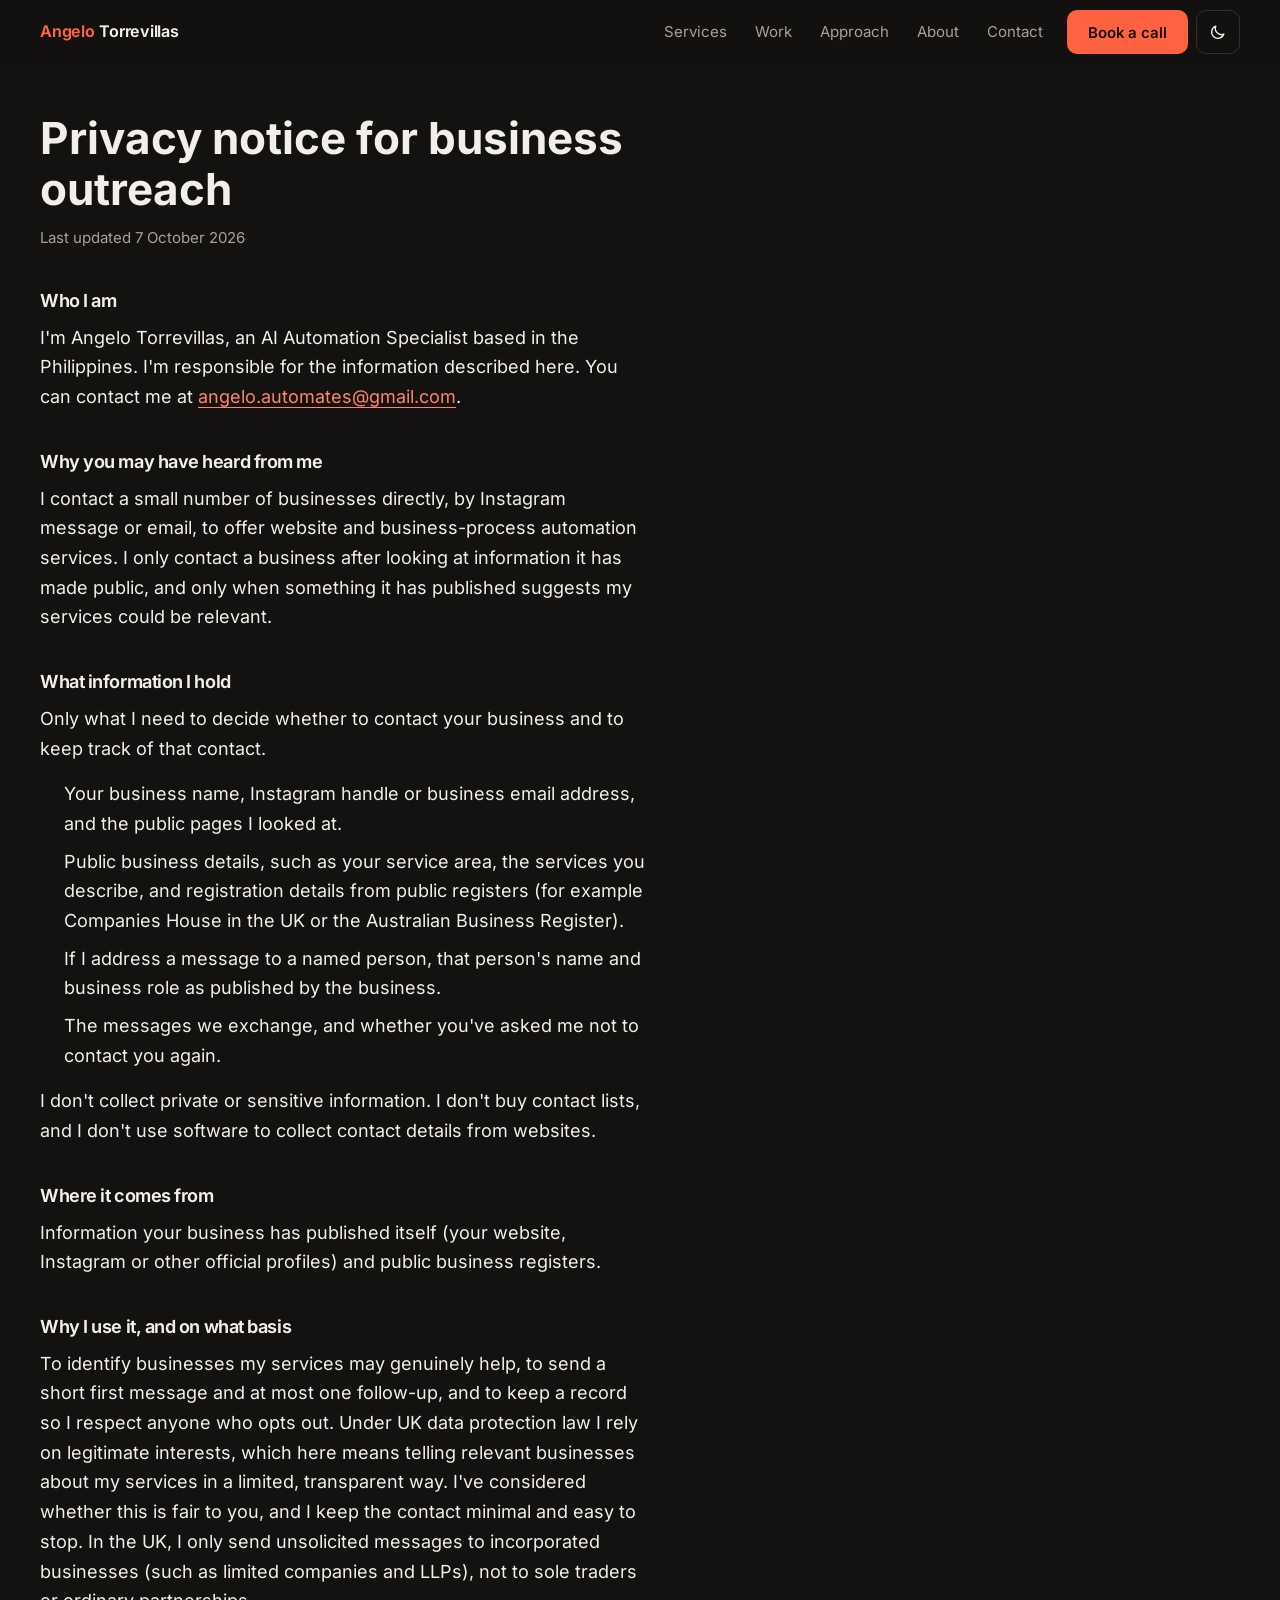
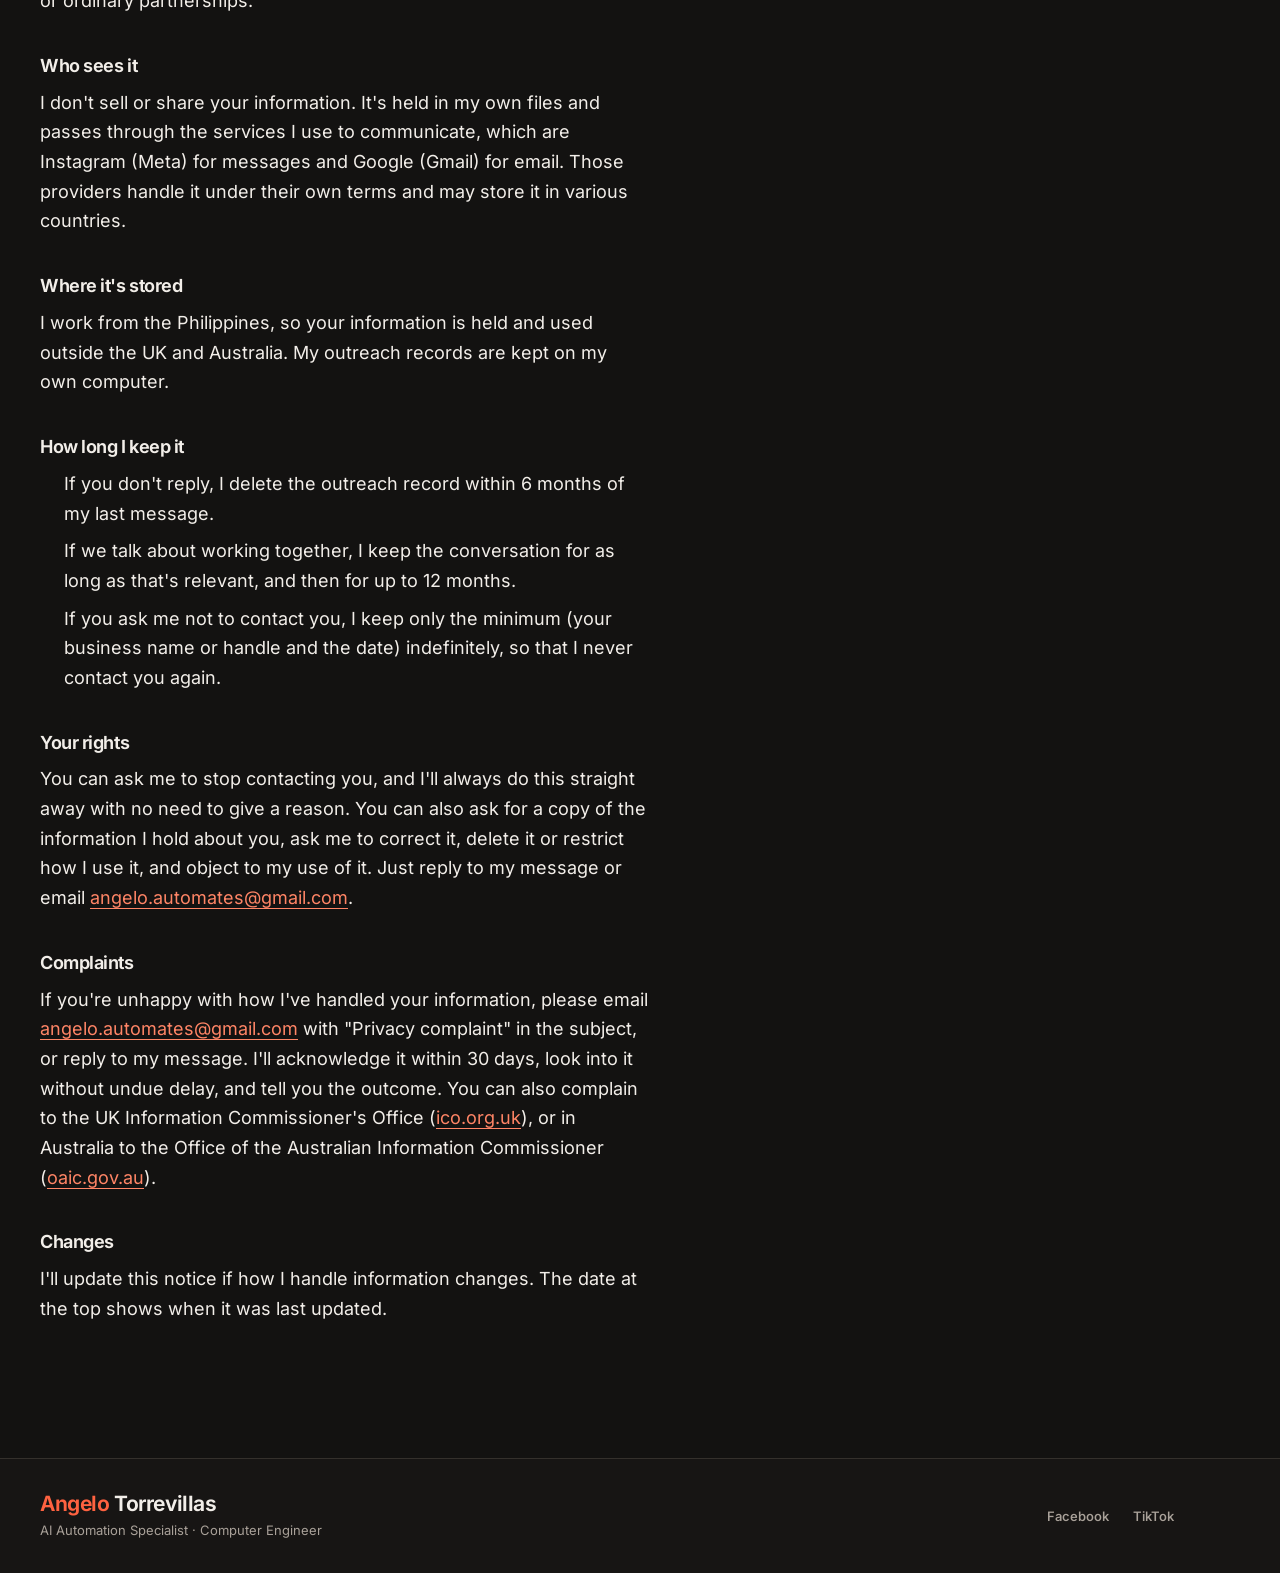
==== commit 5437ee70: "feat: plain-language portfolio copy, services section and full project names - Rewrite hero, section" ====
--- a/privacy.html
+++ b/privacy.html
@@ -42,6 +42,7 @@
       </a>
       <div class="nav-right">
         <div class="nav-links" id="nav-links">
+          <a href="/#services">Services</a>
           <a href="/#work">Work</a>
           <a href="/#approach">Approach</a>
           <a href="/#about">About</a>
--- a/css/site.css
+++ b/css/site.css
@@ -194,6 +194,13 @@
 .nav-links a { display: inline-flex; align-items: center; min-height: 44px; padding: 0 var(--s3); font-size: var(--fs-ui); color: var(--muted); text-decoration: none; border-radius: var(--r-sm); transition: color var(--t-hover) var(--ease); }
 .nav-links a:hover { color: var(--text); }
 .nav-links a.nav-cta { margin-left: var(--s2); color: var(--btn-text); padding: 0 var(--s5); border-radius: var(--r-md); }
+/* Labels stay on one line; between the mobile menu and wide screens the links tighten to fit */
+.nav-links a { white-space: nowrap; }
+@media (min-width: 48rem) and (max-width: 59.99rem) {
+  .nav-links { gap: 0; }
+  .nav-links a { padding: 0 var(--s1); }
+  .nav-links a.nav-cta { margin-left: var(--s1); padding: 0 var(--s3); }
+}
 .icon-btn {
   display: inline-flex; align-items: center; justify-content: center;
   width: 44px; height: 44px; border: 1px solid var(--line); border-radius: var(--r-md);
@@ -344,7 +351,7 @@
 .card h3 a::after { content: ""; position: absolute; inset: 0; border-radius: var(--r-lg); }
 .card h3 a:focus-visible { outline: none; }
 .card h3 a:focus-visible::after { outline: 2px solid var(--accent); outline-offset: -2px; }
-.card-desc { font-size: var(--fs-body-sm); line-height: 1.55; color: var(--muted); display: -webkit-box; -webkit-line-clamp: 3; -webkit-box-orient: vertical; overflow: hidden; }
+.card-desc { font-size: var(--fs-body-sm); line-height: 1.55; color: var(--muted); }
 .card-more { margin-top: auto; padding-top: var(--s2); font-size: var(--fs-body-sm); font-weight: 600; color: var(--accent-text); }
 .card-more span { display: inline-block; transition: transform var(--t-hover) var(--ease); }
 .card:hover .card-more span { transform: translateX(3px); }
@@ -367,7 +374,7 @@
   .card.wide .card-media { flex: 0 0 55%; aspect-ratio: auto; min-height: 20rem; border-bottom: 0; border-right: 1px solid var(--line); }
   .card.wide .card-body { padding: var(--s8); justify-content: center; }
   .card.wide h3 { font-size: 1.5rem; }
-  .card.wide .card-desc { -webkit-line-clamp: 5; font-size: 1rem; }
+  .card.wide .card-desc { font-size: 1rem; }
 }
 
 /* Filters + show all */
@@ -515,6 +522,30 @@
 @media (prefers-reduced-motion: no-preference) { .viewer[open] { animation: fade 180ms linear both; } }
 @media (max-width: 39.99rem) { .viewer-cap { font-size: var(--fs-caption); } }
 
+/* ---------- Process maps ---------- */
+/* Cards reuse the card anatomy; the whole card opens the map's detail in the case dialog. */
+.maps-section { border-bottom: 1px solid var(--line); }
+.map-card .card-media { background: #FFFFFF; }   /* the maps are white documents in both themes */
+.map-card .card-media img { object-fit: cover; object-position: top center; }
+.map-open { margin-top: auto; padding-top: var(--s2); font-size: var(--fs-body-sm); font-weight: 600; color: var(--accent-text); text-decoration: none; }
+.map-open::after { content: ""; position: absolute; inset: 0; border-radius: var(--r-lg); }
+.map-open:focus-visible { outline: none; }
+.map-open:focus-visible::after { outline: 2px solid var(--accent); outline-offset: -2px; }
+.map-open span[aria-hidden] { display: inline-block; transition: transform var(--t-hover) var(--ease); }
+.map-card:hover .map-open span[aria-hidden] { transform: translateX(3px); }
+/* Map detail (case-content markup, shown in the case dialog): context beside the map on wide screens */
+.map-detail-grid { display: grid; gap: var(--s8); margin-top: var(--s8); grid-template-columns: minmax(0, 1fr); align-items: start; }
+@media (min-width: 52rem) { .map-detail-grid { grid-template-columns: minmax(0, 0.85fr) minmax(0, 1.15fr); } }
+.map-points { display: grid; gap: var(--s6); }
+.map-points p:not(.kicker) { font-size: 1rem; line-height: 1.6; }
+.map-figure { margin-top: 0; }
+.map-figure .gallery { margin-top: 0; }
+/* The preview opens on the start of the flow; the whole map is one tap away in the viewer */
+.map-detail .shot.graph .shot-link { aspect-ratio: 1 / 1; background: #FFFFFF; }
+.map-detail .gallery[data-count] .shot-link img { height: 100%; max-height: none; object-fit: cover; object-position: top left; padding: 0; }
+@media (max-width: 39.99rem) { .map-detail .shot.graph .shot-link { aspect-ratio: 4 / 3; } }
+.map-full { margin-top: var(--s4); }
+
 /* ---------- Stack ---------- */
 .stack-section { border-bottom: 1px solid var(--line); }
 /* Logo-first grid. Marks are single-colour masks in the theme's muted tone; on hover the
